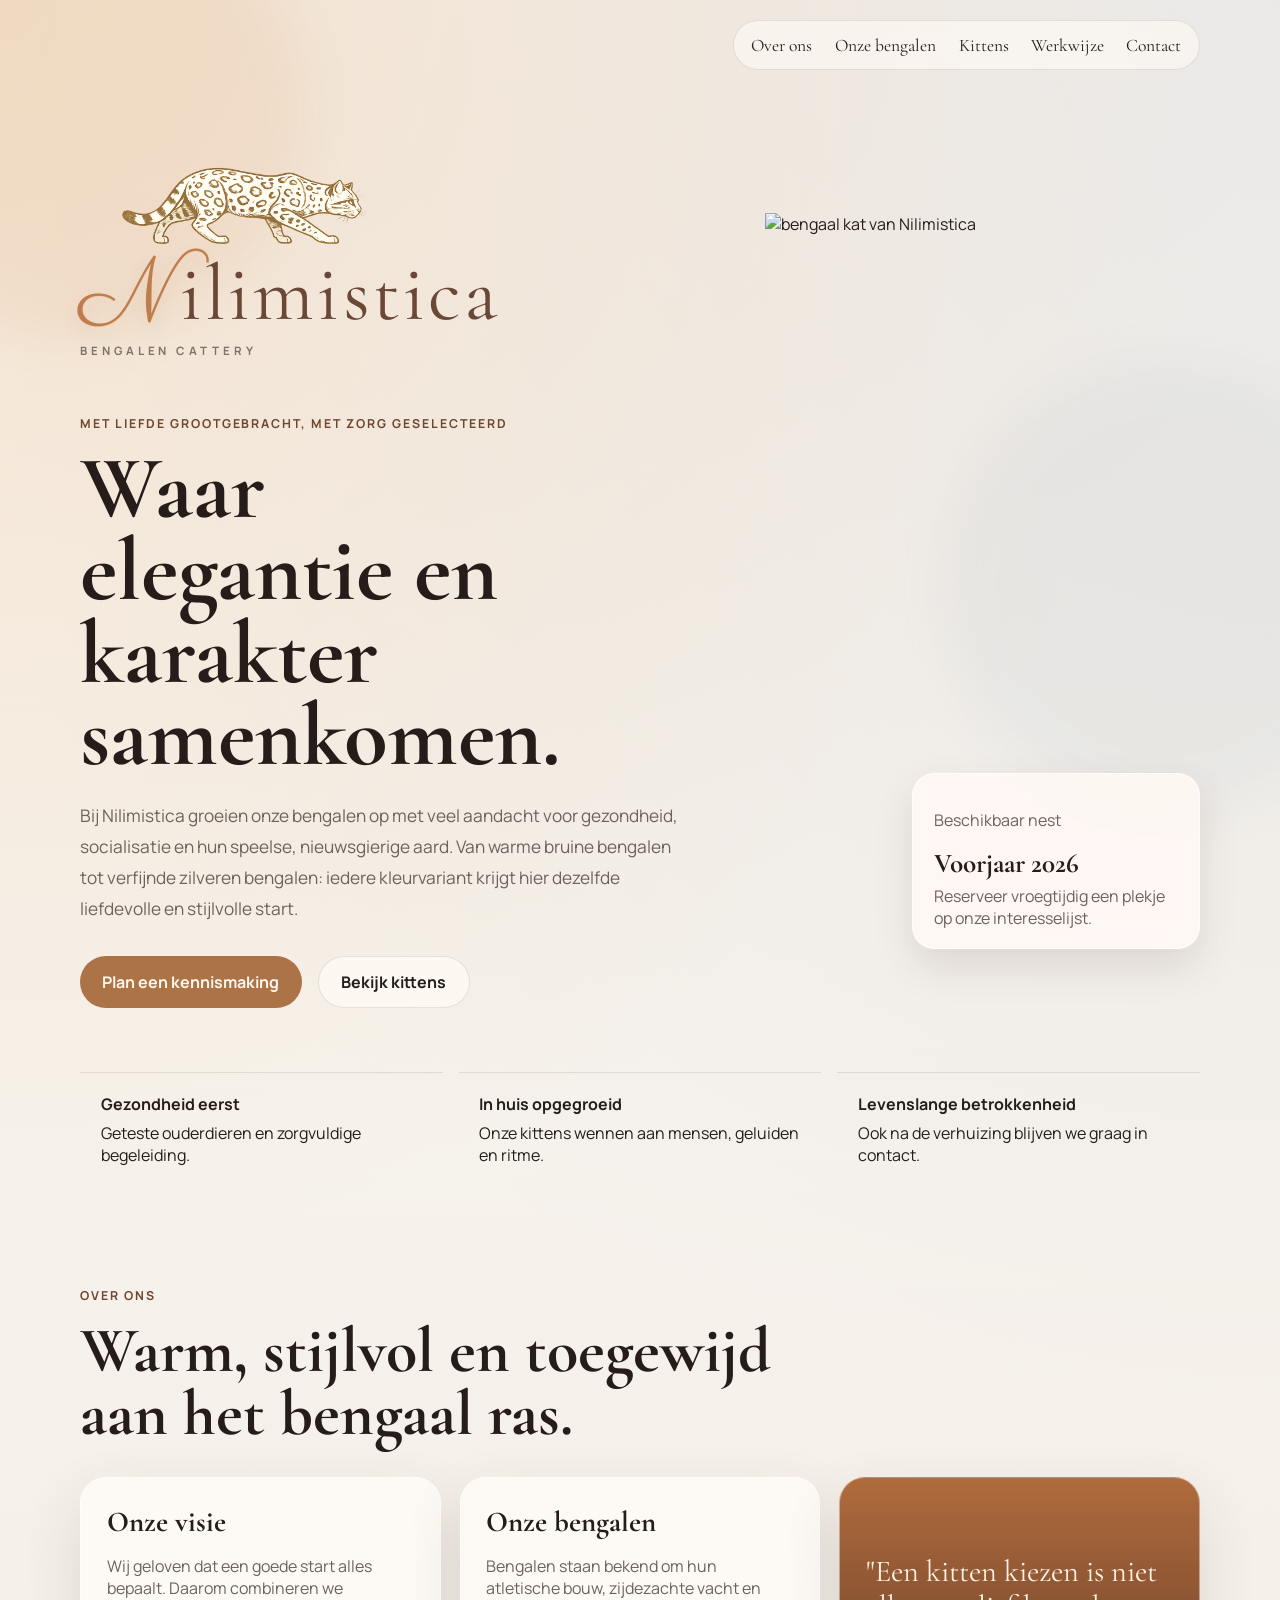
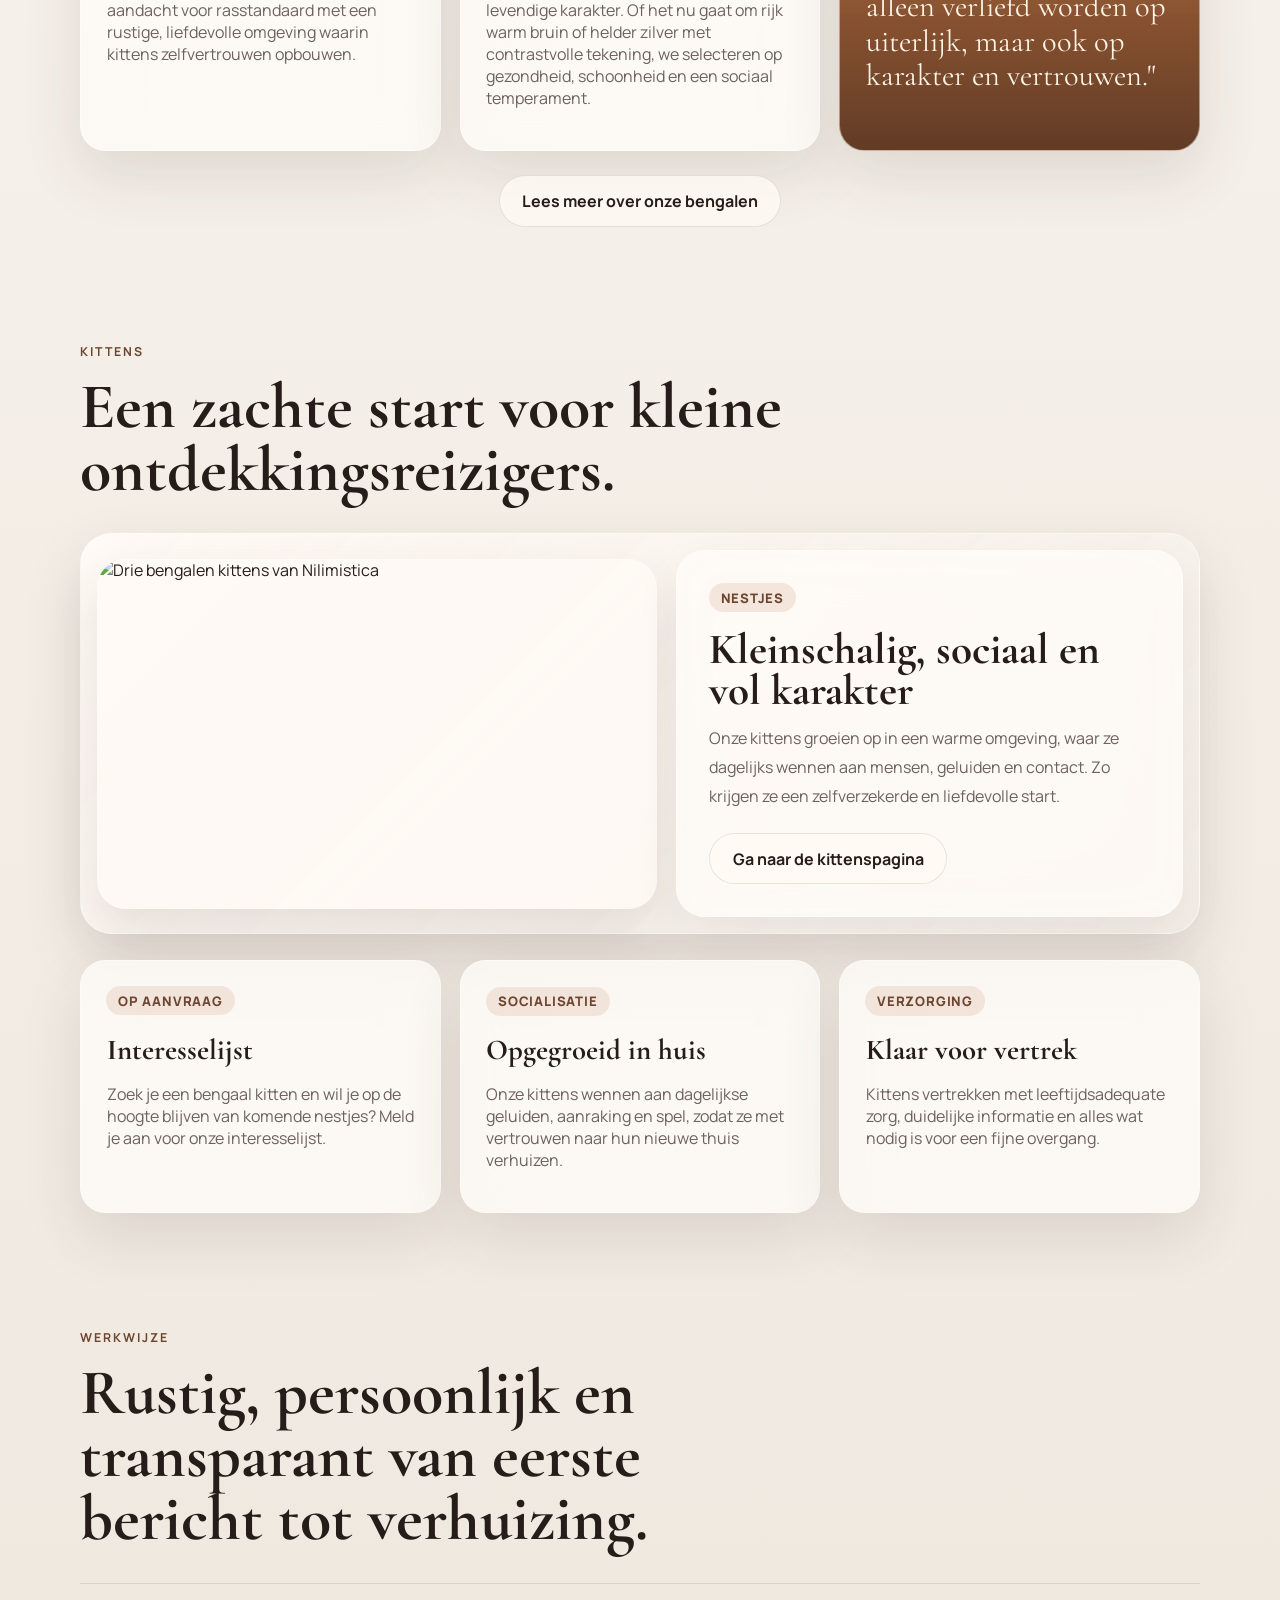
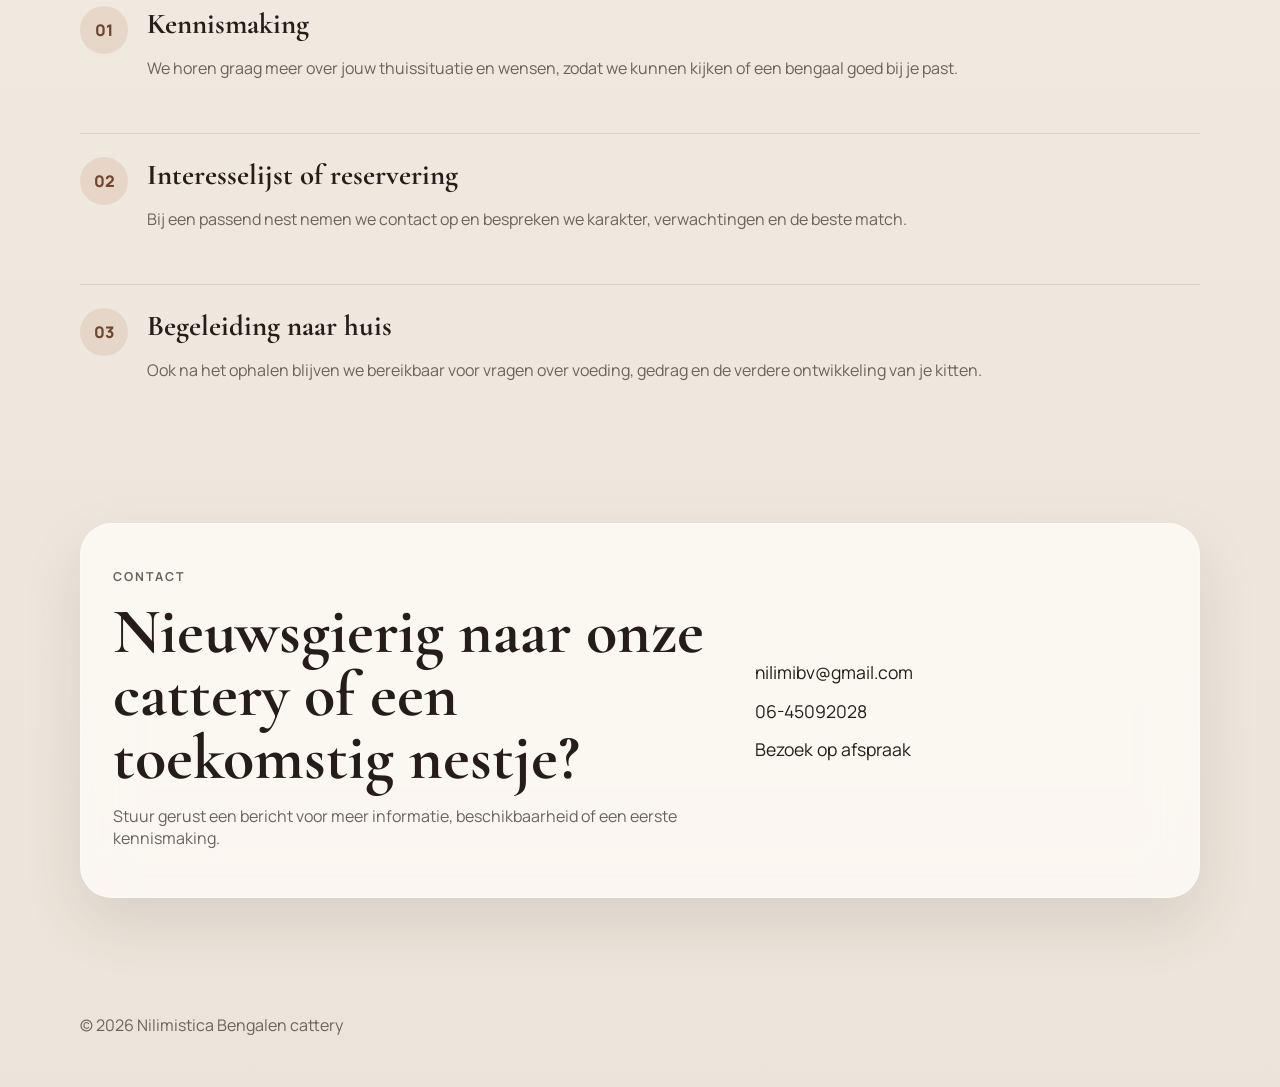
==== index.html @ fb0e2415 "Add files via upload" ====
<!DOCTYPE html>
<html lang="nl">
  <head>
    <meta charset="UTF-8" />
    <meta name="viewport" content="width=device-width, initial-scale=1.0" />
    <title>Nilimistica | Bengalen cattery</title>
    <meta
      name="description"
      content="Nilimistica is een kleinschalige bengalen cattery met aandacht voor gezondheid, karakter en een liefdevolle start voor iedere kitten."
    />
    <link rel="preconnect" href="https://fonts.googleapis.com" />
    <link rel="preconnect" href="https://fonts.gstatic.com" crossorigin />
    <link
      href="https://fonts.googleapis.com/css2?family=Cormorant+Garamond:wght@500;600;700&family=Great+Vibes&family=Manrope:wght@400;500;600;700&family=Parisienne&display=swap"
      rel="stylesheet"
    />
    <link rel="stylesheet" href="styles.css" />
  </head>
  <body>
    <div class="page-glow page-glow-left"></div>
    <div class="page-glow page-glow-right"></div>

    <header class="site-header">
      <nav class="site-nav">
        <a href="#over-ons">Over ons</a>
        <a href="onze-bengalen.html">Onze bengalen</a>
        <a href="kittens.html">Kittens</a>
        <a href="#werkwijze">Werkwijze</a>
        <a href="#contact">Contact</a>
      </nav>
    </header>

    <main id="top">
      <section class="hero">
        <div class="hero-copy reveal">
          <div class="hero-brand-lockup" aria-label="Nilimistica logo">
            <span class="hero-cat-mark" aria-hidden="true">
              <img
                src="ChatGPT Image 31 mrt 2026, 21_44_23.png"
                alt=""
                class="hero-cat-image"
              />
            </span>
            <div class="hero-brand-wordmark">
              <span class="brand-title"><span class="brand-initial">N</span>ilimistica</span>
              <span class="hero-brand-subtitle">Bengalen cattery</span>
            </div>
          </div>
          <p class="eyebrow">Met liefde grootgebracht, met zorg geselecteerd</p>
          <h1>Waar elegantie en karakter samenkomen.</h1>
          <p class="lead">
            Bij Nilimistica groeien onze bengalen op met veel
            aandacht voor gezondheid, socialisatie en hun speelse, nieuwsgierige
            aard. Van warme bruine bengalen tot verfijnde zilveren bengalen: iedere
            kleurvariant krijgt hier dezelfde liefdevolle en stijlvolle start.
          </p>
          <div class="hero-actions">
            <a class="button button-primary" href="#contact">Plan een kennismaking</a>
            <a class="button button-secondary" href="kittens.html">Bekijk kittens</a>
          </div>
        </div>

        <div class="hero-visual reveal">
          <div class="hero-card hero-card-large">
            <div class="hero-card-image">
              <img
                src="Elegantie in de zon met een Bengal kat.png"
                alt="bengaal kat van Nilimistica"
                class="hero-photo hero-photo-wide"
              />
            </div>
          </div>

          <div class="hero-note">
            <p>Beschikbaar nest</p>
            <strong>Voorjaar 2026</strong>
            <span>Reserveer vroegtijdig een plekje op onze interesselijst.</span>
          </div>
        </div>
      </section>

      <section class="stats reveal">
        <article>
          <strong>Gezondheid eerst</strong>
          <span>Geteste ouderdieren en zorgvuldige begeleiding.</span>
        </article>
        <article>
          <strong>In huis opgegroeid</strong>
          <span>Onze kittens wennen aan mensen, geluiden en ritme.</span>
        </article>
        <article>
          <strong>Levenslange betrokkenheid</strong>
          <span>Ook na de verhuizing blijven we graag in contact.</span>
        </article>
      </section>

      <section class="section story" id="over-ons">
        <div class="section-heading reveal">
          <p class="eyebrow">Over ons</p>
          <h2>Warm, stijlvol en toegewijd aan het bengaal ras.</h2>
        </div>

        <div class="story-grid">
          <article class="story-card reveal">
            <h3>Onze visie</h3>
            <p>
              Wij geloven dat een goede start alles bepaalt. Daarom combineren we
              aandacht voor rasstandaard met een rustige, liefdevolle omgeving
              waarin kittens zelfvertrouwen opbouwen.
            </p>
          </article>
          <article class="story-card reveal">
            <h3>Onze bengalen</h3>
            <p>
              Bengalen staan bekend om hun atletische bouw, zijdezachte vacht en
              levendige karakter. Of het nu gaat om rijk warm bruin of helder
              zilver met contrastvolle tekening, we selecteren op gezondheid,
              schoonheid en een sociaal temperament.
            </p>
          </article>
          <article class="story-card reveal accent-card">
            <p class="quote">
              "Een kitten kiezen is niet alleen verliefd worden op uiterlijk, maar
              ook op karakter en vertrouwen."
            </p>
          </article>
        </div>
        <div class="section-actions reveal">
          <a class="button button-secondary" href="onze-bengalen.html">Lees meer over onze bengalen</a>
        </div>
      </section>

      <section class="section kittens" id="kittens">
        <div class="section-heading reveal">
          <p class="eyebrow">Kittens</p>
          <h2>Een zachte start voor kleine ontdekkingsreizigers.</h2>
        </div>

        <div class="kittens-feature reveal">
          <div class="kittens-feature-image-wrap">
            <img
              src="PHOTO-2025-12-06-17-41-11.jpg"
              alt="Drie bengalen kittens van Nilimistica"
              class="kittens-feature-image"
            />
          </div>
          <div class="kittens-feature-copy">
            <span class="tag">Nestjes</span>
            <h3>Kleinschalig, sociaal en vol karakter</h3>
            <p>
              Onze kittens groeien op in een warme omgeving, waar ze
              dagelijks wennen aan mensen, geluiden en contact. Zo krijgen ze een
              zelfverzekerde en liefdevolle start.
            </p>
            <div class="section-actions section-actions-left">
              <a class="button button-secondary" href="kittens.html">Ga naar de kittenspagina</a>
            </div>
          </div>
        </div>

        <div class="kitten-grid">
          <article class="kitten-card reveal">
            <span class="tag">Op aanvraag</span>
            <h3>Interesselijst</h3>
            <p>
              Zoek je een bengaal kitten en wil je op de hoogte blijven van komende
              nestjes? Meld je aan voor onze interesselijst.
            </p>
          </article>
          <article class="kitten-card reveal">
            <span class="tag">Socialisatie</span>
            <h3>Opgegroeid in huis</h3>
            <p>
              Onze kittens wennen aan dagelijkse geluiden, aanraking en spel, zodat
              ze met vertrouwen naar hun nieuwe thuis verhuizen.
            </p>
          </article>
          <article class="kitten-card reveal">
            <span class="tag">Verzorging</span>
            <h3>Klaar voor vertrek</h3>
            <p>
              Kittens vertrekken met leeftijdsadequate zorg, duidelijke informatie
              en alles wat nodig is voor een fijne overgang.
            </p>
          </article>
        </div>
      </section>

      <section class="section process" id="werkwijze">
        <div class="section-heading reveal">
          <p class="eyebrow">Werkwijze</p>
          <h2>Rustig, persoonlijk en transparant van eerste bericht tot verhuizing.</h2>
        </div>

        <div class="timeline">
          <article class="timeline-item reveal">
            <span>01</span>
            <div>
              <h3>Kennismaking</h3>
              <p>
                We horen graag meer over jouw thuissituatie en wensen, zodat we kunnen
                kijken of een bengaal goed bij je past.
              </p>
            </div>
          </article>
          <article class="timeline-item reveal">
            <span>02</span>
            <div>
              <h3>Interesselijst of reservering</h3>
              <p>
                Bij een passend nest nemen we contact op en bespreken we karakter,
                verwachtingen en de beste match.
              </p>
            </div>
          </article>
          <article class="timeline-item reveal">
            <span>03</span>
            <div>
              <h3>Begeleiding naar huis</h3>
              <p>
                Ook na het ophalen blijven we bereikbaar voor vragen over voeding,
                gedrag en de verdere ontwikkeling van je kitten.
              </p>
            </div>
          </article>
        </div>
      </section>

      <section class="section contact" id="contact">
        <div class="contact-panel reveal">
          <div>
            <p class="eyebrow">Contact</p>
            <h2>Nieuwsgierig naar onze cattery of een toekomstig nestje?</h2>
            <p>
              Stuur gerust een bericht voor meer informatie, beschikbaarheid of een
              eerste kennismaking.
            </p>
          </div>

          <div class="contact-details">
            <a href="mailto:nilimibv@gmail.com">nilimibv@gmail.com</a>
            <a href="tel:+31645092028">06-45092028</a>
            <span>Bezoek op afspraak</span>
          </div>
        </div>
      </section>
    </main>

    <footer class="site-footer">
      <p>&copy; <span id="year"></span> Nilimistica Bengalen cattery</p>
    </footer>

    <script src="script.js"></script>
  </body>
</html>
---- styles.css ----
:root {
  --bg: #f6f2ed;
  --bg-strong: #e5ddd3;
  --surface: rgba(255, 252, 248, 0.74);
  --surface-strong: #fffaf4;
  --text: #261d1a;
  --muted: #6d625d;
  --line: rgba(76, 63, 54, 0.13);
  --accent: #ac7347;
  --accent-dark: #6d4630;
  --accent-silver: #b7bcc4;
  --accent-silver-dark: #7e858f;
  --shadow: 0 24px 60px rgba(64, 49, 40, 0.12);
}

* {
  box-sizing: border-box;
}

html {
  scroll-behavior: smooth;
}

body {
  margin: 0;
  font-family: "Manrope", sans-serif;
  color: var(--text);
  background:
    radial-gradient(circle at top left, rgba(238, 200, 160, 0.42), transparent 28%),
    radial-gradient(circle at top right, rgba(182, 189, 201, 0.24), transparent 32%),
    linear-gradient(180deg, #faf7f2 0%, #ece4da 100%);
  min-height: 100vh;
  overflow-x: hidden;
}

a {
  color: inherit;
  text-decoration: none;
}

img {
  max-width: 100%;
}

.page-glow {
  position: fixed;
  inset: auto;
  width: 28rem;
  height: 28rem;
  border-radius: 50%;
  pointer-events: none;
  filter: blur(24px);
  opacity: 0.45;
  z-index: -1;
}

.page-glow-left {
  top: -7rem;
  left: -9rem;
  background: rgba(221, 169, 123, 0.32);
}

.page-glow-right {
  right: -7rem;
  bottom: 10%;
  background: rgba(175, 185, 198, 0.28);
}

.site-header,
.hero,
.stats,
.section,
.site-footer {
  width: min(1120px, calc(100% - 2rem));
  margin: 0 auto;
}

.site-header {
  display: flex;
  align-items: center;
  justify-content: flex-end;
  padding: 1.25rem 0;
}

.brand {
  display: inline-flex;
  align-items: flex-start;
}

.brand-wordmark {
  display: flex;
  flex-direction: column;
  overflow: visible;
  padding-top: 0.3rem;
}

.site-nav a,
h1,
h2,
h3 {
  font-family: "Cormorant Garamond", serif;
}

.brand-title {
  font-family: "Cormorant Garamond", serif;
  font-size: clamp(2.8rem, 4.6vw, 4.1rem);
  line-height: 1.06;
  letter-spacing: 0.04em;
  color: #6b4737;
  overflow: visible;
  display: inline-block;
  padding-top: 0.18rem;
}

.brand-initial {
  display: inline-block;
  font-family: "Parisienne", cursive;
  margin-right: 0.045em;
  font-size: 1.16em;
  line-height: 1;
  transform: none;
  color: #bf7d4e;
  text-shadow:
    0 1px 0 rgba(236, 197, 160, 0.75),
    0 8px 18px rgba(146, 92, 56, 0.16);
  padding-top: 0.08em;
}

.brand-subtitle {
  margin-top: -0.05rem;
  color: var(--muted);
  text-transform: uppercase;
  letter-spacing: 0.3em;
  font-size: 0.68rem;
  font-weight: 700;
}

.site-nav {
  display: flex;
  gap: 1.4rem;
  padding: 0.85rem 1.1rem;
  border: 1px solid var(--line);
  border-radius: 999px;
  background: rgba(255, 250, 245, 0.62);
  backdrop-filter: blur(18px);
}

.site-nav a {
  font-size: 1.1rem;
}

.hero {
  display: grid;
  grid-template-columns: 1.2fr 0.8fr;
  gap: 2rem;
  align-items: center;
  padding: 4rem 0 2rem;
}

.hero-visual {
  position: relative;
  display: grid;
  gap: 1rem;
}

.hero-brand-lockup {
  display: flex;
  flex-direction: column;
  align-items: flex-start;
  gap: 0;
  margin-bottom: 1.2rem;
  position: relative;
  transform: translateY(-2.4rem);
}

.hero-brand-wordmark {
  display: flex;
  flex-direction: column;
  overflow: visible;
  padding-top: 7.9rem;
  position: relative;
  z-index: 1;
}

.hero-brand-wordmark .brand-title {
  font-size: clamp(3.8rem, 6.2vw, 5.4rem);
  line-height: 1.04;
  padding-top: 0.2rem;
}

.hero-brand-wordmark .brand-initial {
  margin-right: 0.05em;
  font-size: 1.14em;
  transform: none;
}

.hero-brand-subtitle {
  margin-top: -0.05rem;
  color: #7d736d;
  text-transform: uppercase;
  letter-spacing: 0.34em;
  font-size: 0.72rem;
  font-weight: 700;
}

.hero-cat-mark {
  width: min(18.5rem, 60vw);
  height: 6.6rem;
  display: grid;
  align-items: center;
  overflow: visible;
  flex: 0 0 auto;
  background: transparent;
  position: absolute;
  top: -3.15rem;
  left: 1.55rem;
  z-index: 2;
}

.hero-cat-image {
  width: 100%;
  height: auto;
  display: block;
  margin-left: 0;
  transform: none;
  filter: none;
  mix-blend-mode: normal;
  opacity: 1;
  clip-path: none;
}

.eyebrow {
  text-transform: uppercase;
  letter-spacing: 0.16em;
  font-size: 0.77rem;
  color: var(--accent-dark);
  font-weight: 700;
  margin-bottom: 1rem;
}

h1 {
  font-size: clamp(3rem, 7vw, 5.8rem);
  line-height: 0.92;
  margin: 0;
  max-width: 10ch;
}

.lead {
  max-width: 38rem;
  font-size: 1.08rem;
  line-height: 1.8;
  color: var(--muted);
  margin: 1.4rem 0 0;
}

.hero-actions {
  display: flex;
  flex-wrap: wrap;
  gap: 1rem;
  margin-top: 2rem;
}

.button {
  display: inline-flex;
  align-items: center;
  justify-content: center;
  min-height: 3.2rem;
  padding: 0 1.4rem;
  border-radius: 999px;
  font-weight: 700;
  transition: transform 180ms ease, background 180ms ease, color 180ms ease;
}

.button:hover {
  transform: translateY(-2px);
}

.button-primary {
  background: var(--accent);
  color: #fff6ed;
}

.button-secondary {
  border: 1px solid var(--line);
  background: rgba(255, 250, 245, 0.78);
}

.hero-card,
.story-card,
.kitten-card,
.contact-panel {
  background: var(--surface);
  border: 1px solid rgba(255, 255, 255, 0.45);
  backdrop-filter: blur(24px);
  box-shadow: var(--shadow);
}

.hero-card {
  overflow: visible;
  justify-self: end;
  width: min(100%, 24rem);
  background: transparent;
  border: 0;
  box-shadow: none;
  backdrop-filter: none;
}

.hero-card-large {
  width: min(100%, 34rem);
  justify-self: stretch;
}

.hero-card-image {
  min-height: 24rem;
  background: transparent;
  position: relative;
  overflow: hidden;
  border-radius: 0;
}

.hero-card-image::after {
  content: "";
  position: absolute;
  inset: 0;
  background: none;
  pointer-events: none;
  border-radius: 0;
}

.hero-photo {
  width: 100%;
  height: 100%;
  min-height: 24rem;
  object-fit: contain;
  object-position: center;
  display: block;
  background: transparent;
  border-radius: 0;
}

.hero-photo-wide {
  min-height: 34rem;
  object-position: center center;
}

.hero-note {
  max-width: 18rem;
  margin-left: auto;
  padding: 1.2rem 1.3rem;
  border-radius: 1.4rem;
  background: rgba(255, 249, 244, 0.88);
  border: 1px solid rgba(255, 255, 255, 0.72);
  box-shadow: 0 18px 40px rgba(76, 44, 24, 0.12);
  backdrop-filter: blur(14px);
}

.hero-note p,
.hero-note span {
  color: var(--muted);
}

.hero-note strong {
  display: block;
  margin: 0.2rem 0 0.3rem;
  font-size: 1.7rem;
  font-family: "Cormorant Garamond", serif;
}

.hero-card-body {
  padding: 1.4rem;
  display: grid;
  gap: 0.4rem;
}

.hero-card-body p,
.hero-card-body span,
.story-card p,
.kitten-card p,
.timeline-item p,
.contact-panel p {
  color: var(--muted);
}

.hero-card-body strong {
  font-size: 1.8rem;
  font-family: "Cormorant Garamond", serif;
}

.stats {
  display: grid;
  grid-template-columns: repeat(3, 1fr);
  gap: 1rem;
  margin-top: 2rem;
}

.stats article {
  padding: 1.3rem;
  border-top: 1px solid var(--line);
}

.stats strong {
  display: block;
  margin-bottom: 0.4rem;
}

.section {
  padding: 5.5rem 0 1rem;
}

.section-heading {
  max-width: 44rem;
  margin-bottom: 2rem;
}

.section-actions {
  display: flex;
  justify-content: center;
  margin-top: 1.5rem;
}

.section-actions-left {
  justify-content: flex-start;
  margin-top: 1.4rem;
}

h2 {
  margin: 0;
  font-size: clamp(2.4rem, 5vw, 4rem);
  line-height: 0.98;
}

.story-grid,
.kitten-grid {
  display: grid;
  grid-template-columns: repeat(3, 1fr);
  gap: 1.2rem;
}

.story-card,
.kitten-card {
  padding: 1.6rem;
  border-radius: 1.6rem;
}

.story-card h3,
.kitten-card h3,
.timeline-item h3 {
  font-size: 1.8rem;
  margin: 0 0 0.6rem;
}

.accent-card {
  display: flex;
  align-items: end;
  background:
    linear-gradient(180deg, rgba(169, 95, 45, 0.92), rgba(88, 47, 24, 0.94)),
    var(--surface);
}

.quote {
  color: #fff3e6 !important;
  font-family: "Cormorant Garamond", serif;
  font-size: 1.9rem;
  line-height: 1.15;
}

.tag {
  display: inline-flex;
  margin-bottom: 1rem;
  padding: 0.35rem 0.75rem;
  border-radius: 999px;
  background: rgba(169, 95, 45, 0.12);
  color: var(--accent-dark);
  font-size: 0.82rem;
  font-weight: 800;
  letter-spacing: 0.06em;
  text-transform: uppercase;
}

.kittens-feature {
  display: grid;
  grid-template-columns: 1.05fr 0.95fr;
  gap: 1.2rem;
  align-items: center;
  margin-bottom: 1.6rem;
  padding: 1rem;
  border-radius: 2rem;
  background:
    linear-gradient(135deg, rgba(255, 250, 245, 0.82), rgba(240, 233, 225, 0.68)),
    var(--surface);
  border: 1px solid rgba(255, 255, 255, 0.48);
  box-shadow: var(--shadow);
  backdrop-filter: blur(18px);
}

.kittens-feature-image-wrap {
  border-radius: 1.8rem;
  overflow: hidden;
  box-shadow: 0 24px 52px rgba(64, 49, 40, 0.12);
  background: rgba(255, 250, 245, 0.78);
}

.kittens-feature-image {
  width: 100%;
  display: block;
  aspect-ratio: 16 / 10;
  object-fit: cover;
  object-position: center;
}

.kittens-feature-copy {
  padding: 2rem;
  border-radius: 1.8rem;
  background: rgba(255, 252, 248, 0.78);
  border: 1px solid rgba(255, 255, 255, 0.45);
  box-shadow: 0 20px 44px rgba(64, 49, 40, 0.08);
  backdrop-filter: blur(24px);
}

.kittens-feature-copy h3 {
  font-size: clamp(2rem, 4vw, 2.7rem);
  margin: 0 0 0.85rem;
  line-height: 0.95;
}

.kittens-feature-copy p {
  margin: 0;
  color: var(--muted);
  line-height: 1.8;
}

.timeline {
  display: grid;
  gap: 1rem;
}

.timeline-item {
  display: grid;
  grid-template-columns: auto 1fr;
  gap: 1.2rem;
  align-items: start;
  padding: 1.4rem 0;
  border-top: 1px solid var(--line);
}

.timeline-item span {
  width: 3rem;
  height: 3rem;
  display: grid;
  place-items: center;
  border-radius: 50%;
  background: rgba(169, 95, 45, 0.12);
  color: var(--accent-dark);
  font-weight: 800;
}

.contact {
  padding-bottom: 5rem;
}

.contact-panel {
  display: grid;
  grid-template-columns: 1.2fr 0.8fr;
  gap: 1.5rem;
  border-radius: 2rem;
  padding: 2rem;
}

.page-hero {
  display: grid;
  grid-template-columns: 1fr;
  gap: 2rem;
  align-items: center;
  padding-top: 3rem;
}

.page-heading {
  max-width: 38rem;
}

.page-title {
  margin: 0;
  font-size: clamp(2.8rem, 6vw, 5rem);
  line-height: 0.92;
}

.page-lead {
  max-width: 34rem;
}

.feature-image-wrap,
.page-card {
  background: var(--surface);
  border: 1px solid rgba(255, 255, 255, 0.45);
  backdrop-filter: blur(24px);
  box-shadow: var(--shadow);
}

.photo-caption {
  margin: 0;
  padding: 0.9rem 1.2rem 1.1rem;
  color: var(--muted);
  font-family: "Cormorant Garamond", serif;
  font-size: 1.5rem;
  text-align: center;
}

.page-card-grid {
  display: grid;
  grid-template-columns: repeat(3, 1fr);
  gap: 1.2rem;
}

.page-card {
  padding: 1.6rem;
  border-radius: 1.6rem;
}

.bengalen-gallery {
  grid-template-columns: repeat(3, 1fr);
}

.bengalen-gallery-card {
  padding: 1rem;
}

.page-card h3 {
  margin: 0 0 0.6rem;
  font-size: 1.8rem;
}

.page-card p {
  margin: 0;
  color: var(--muted);
  line-height: 1.8;
}

.feature-image-wrap {
  border-radius: 1.8rem;
  overflow: hidden;
}

.feature-image {
  width: 100%;
  display: block;
  aspect-ratio: 4 / 3;
  object-fit: cover;
  object-position: center;
}

.feature-image-loki {
  object-fit: cover;
  object-position: center 22%;
}

.feature-image-hannah {
  object-position: center 34%;
}

.feature-image-harry {
  object-position: center;
  transform: rotate(-21deg) scale(1.08);
  transform-origin: center;
}

.feature-image-nina {
  object-position: center;
}

.feature-image-panamera {
  object-position: 60% 48%;
  transform: scale(1.12);
  transform-origin: 58% 52%;
}

.contact-details {
  display: grid;
  gap: 0.9rem;
  align-content: center;
  justify-items: start;
}

.contact-details a,
.contact-details span {
  font-size: 1.1rem;
}

.site-footer {
  padding: 1.2rem 0 2.2rem;
  color: var(--muted);
}

.reveal {
  opacity: 0;
  transform: translateY(18px);
  transition: opacity 700ms ease, transform 700ms ease;
}

.reveal.is-visible {
  opacity: 1;
  transform: translateY(0);
}

@media (max-width: 900px) {
  .site-header,
  .hero,
  .page-hero,
  .page-card-grid,
  .contact-panel,
  .kittens-feature,
  .story-grid,
  .kitten-grid,
  .stats {
    grid-template-columns: 1fr;
  }

  .site-header {
    gap: 1rem;
    flex-direction: column;
    align-items: flex-start;
  }

  .site-nav {
    flex-wrap: wrap;
    border-radius: 1.2rem;
  }

  .hero-brand-lockup {
    align-items: flex-start;
  }

  .hero {
    padding-top: 2rem;
  }

  .hero-card,
  .hero-card-large {
    justify-self: stretch;
    width: 100%;
  }

  .hero-note {
    margin-left: 0;
    max-width: none;
  }
}

@media (max-width: 640px) {
  .site-header,
  .hero,
  .stats,
  .section,
  .site-footer {
    width: min(100% - 1.2rem, 1120px);
  }

  h1 {
    max-width: 12ch;
  }

  .hero-card-image {
    min-height: 19rem;
  }

  .button {
    width: 100%;
  }

  .hero-brand-lockup {
    align-items: flex-start;
  }

  .contact-panel {
    padding: 1.4rem;
  }
}
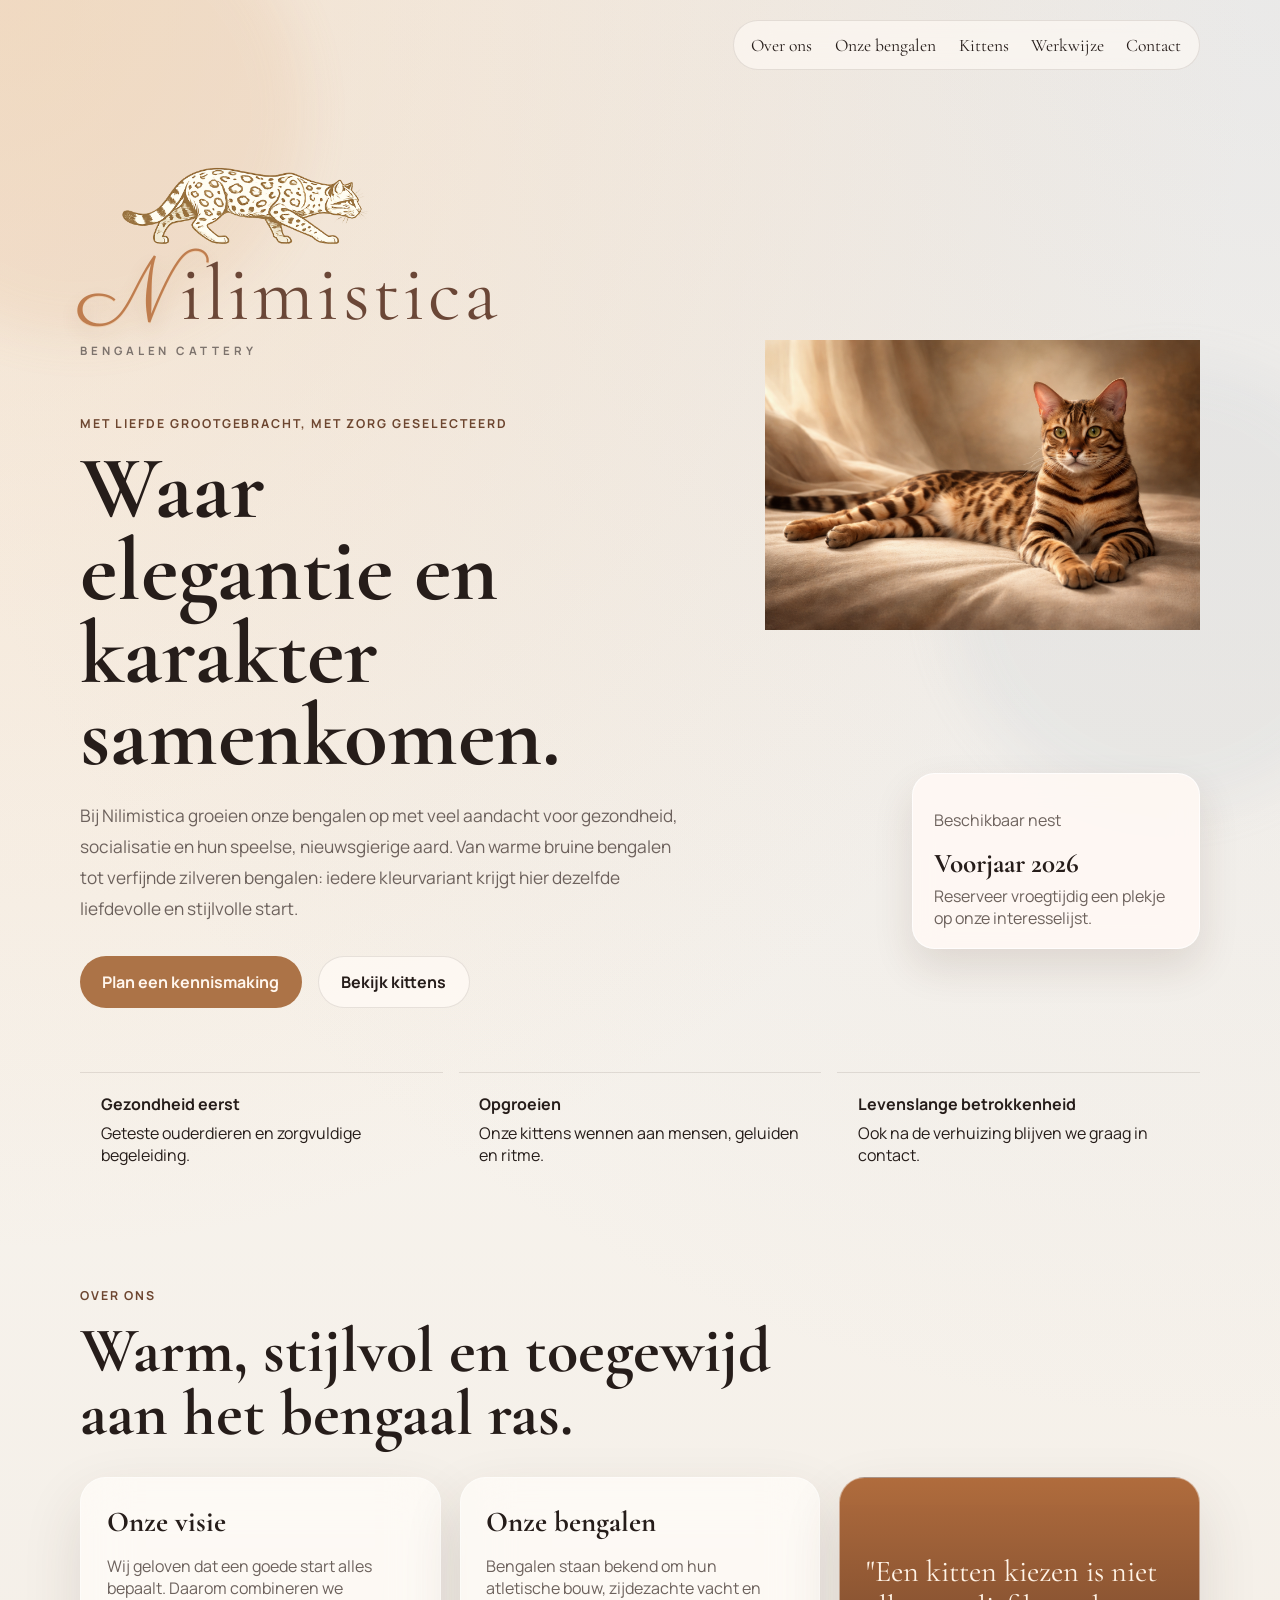
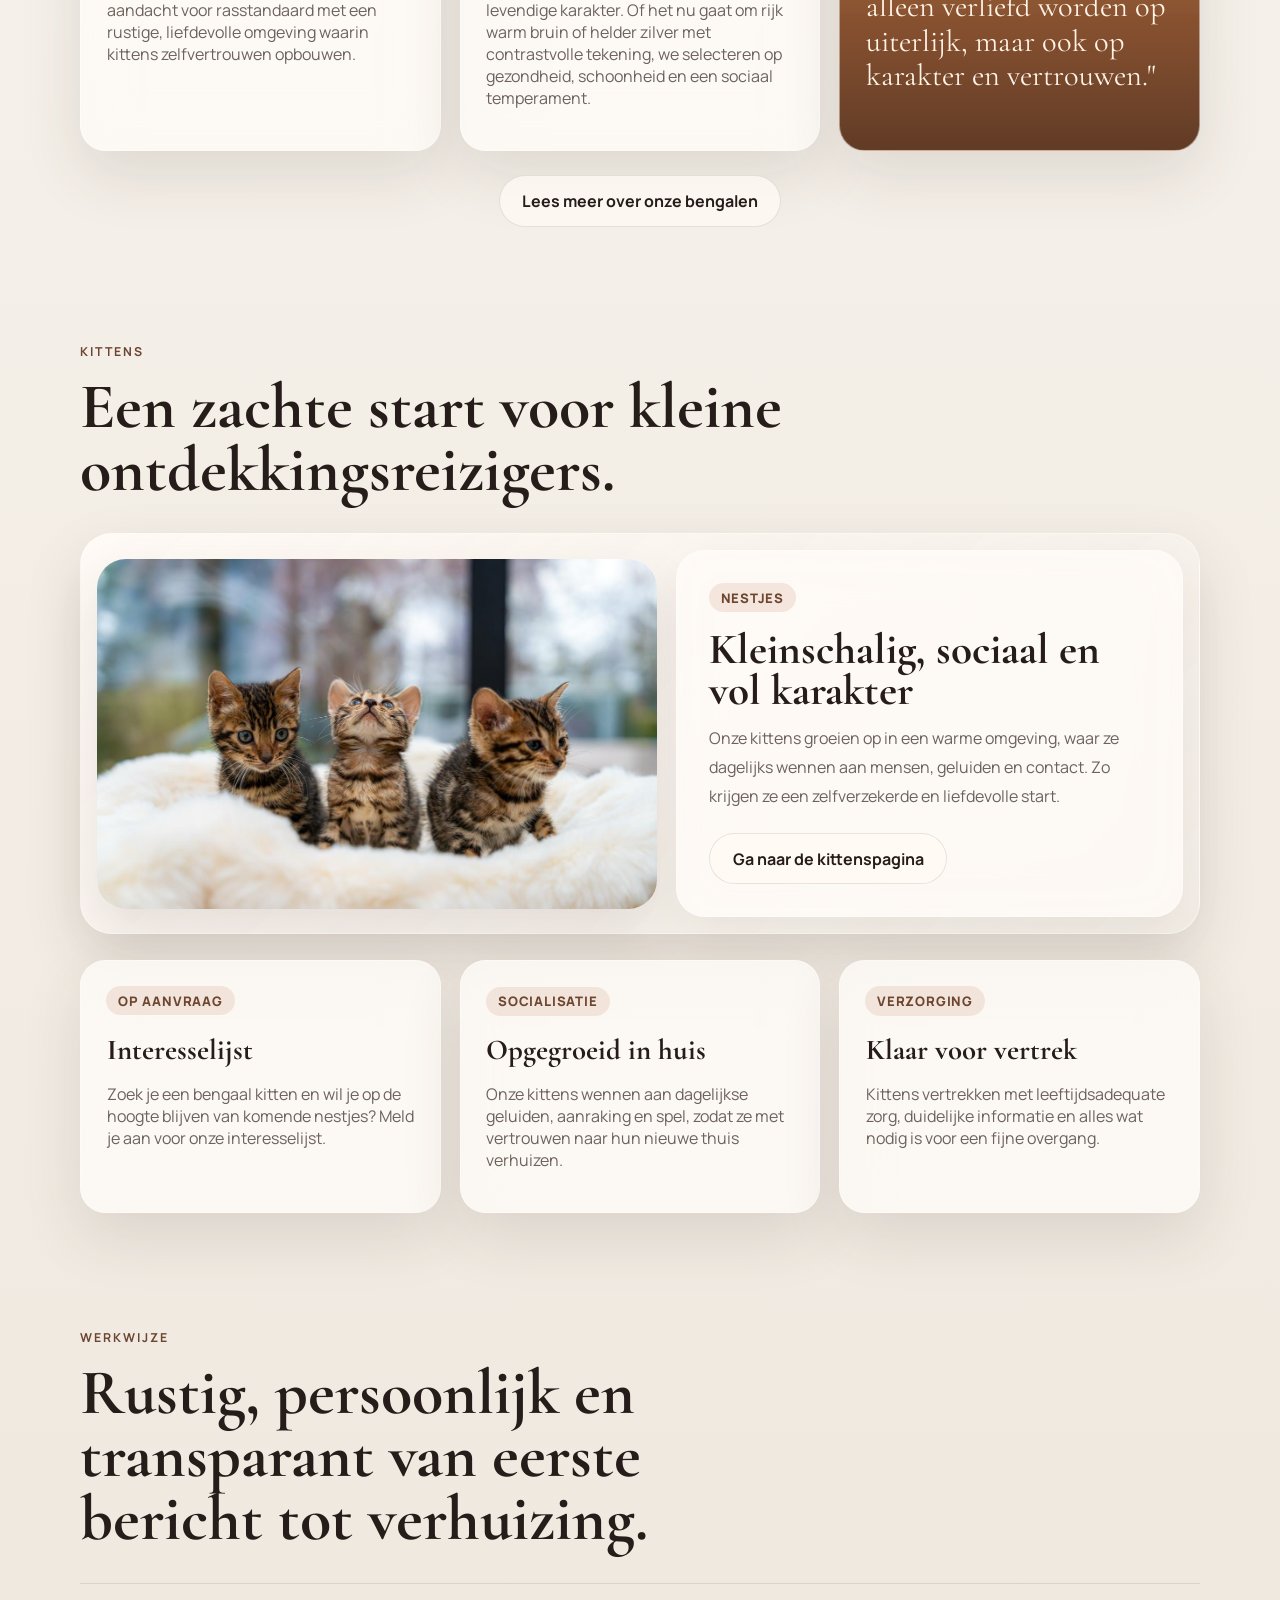
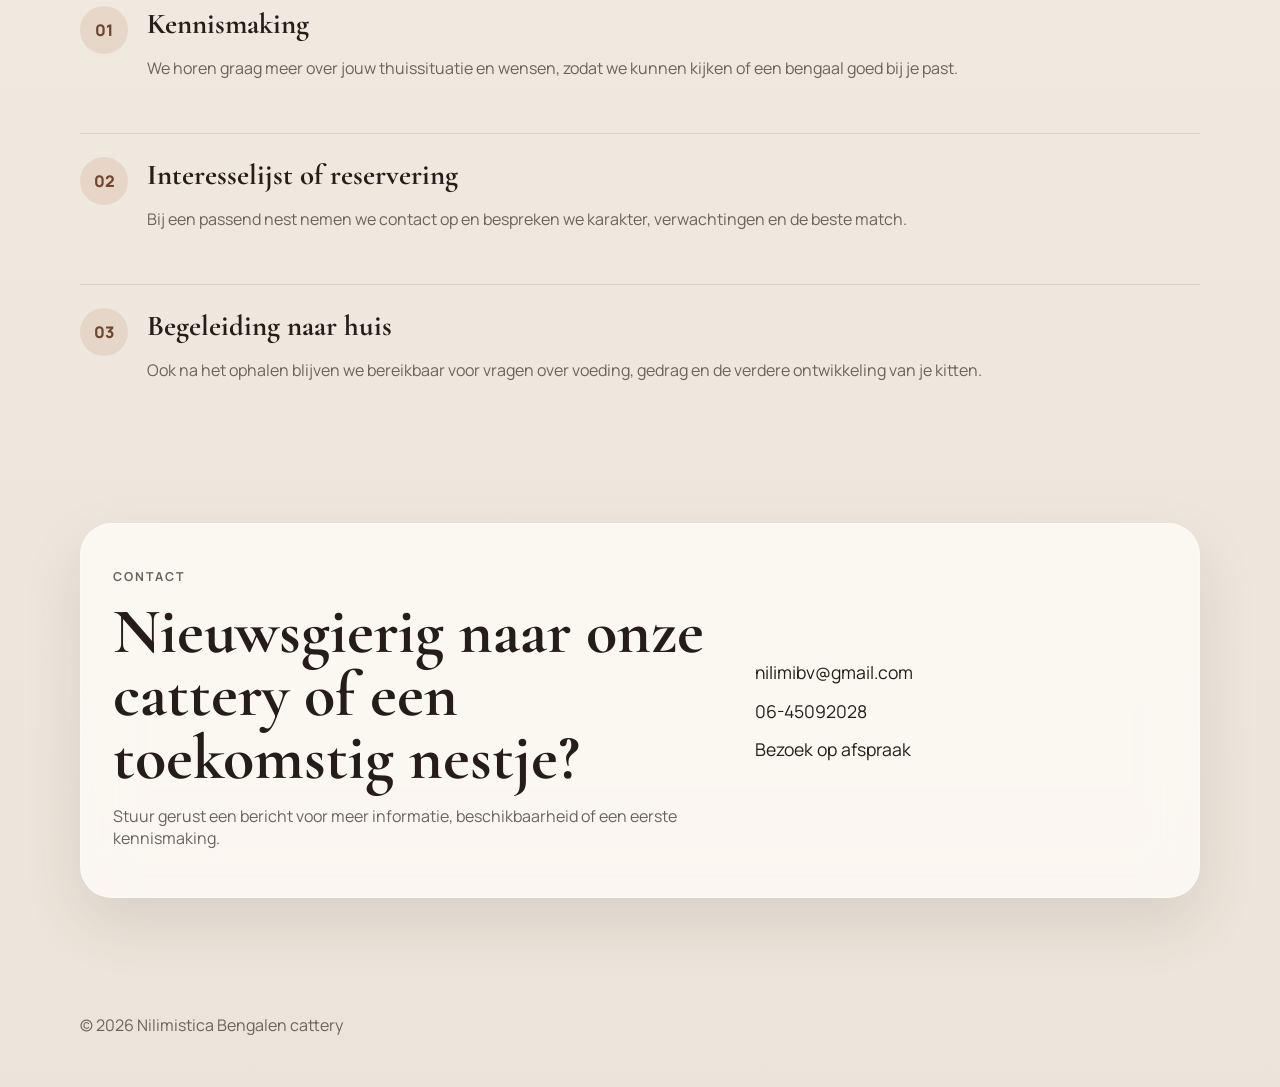
==== commit fc08cd66: "Update index.html" ====
--- a/index.html
+++ b/index.html
@@ -85,7 +85,7 @@
           <span>Geteste ouderdieren en zorgvuldige begeleiding.</span>
         </article>
         <article>
-          <strong>In huis opgegroeid</strong>
+          <strong>Opgroeien</strong>
           <span>Onze kittens wennen aan mensen, geluiden en ritme.</span>
         </article>
         <article>
